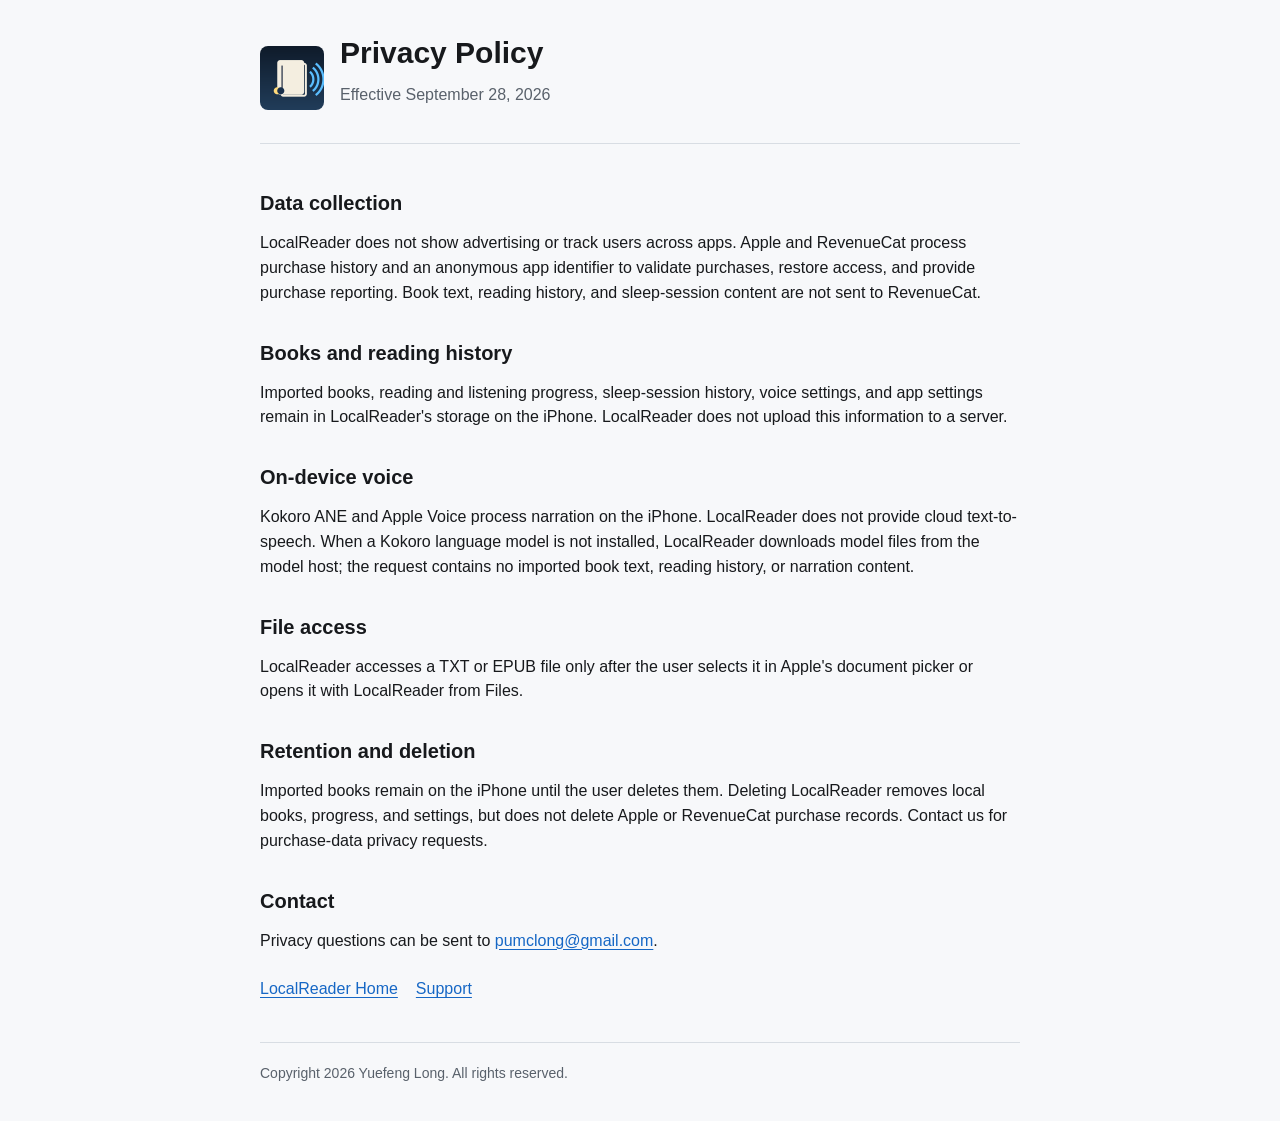
==== privacy.html @ 939fcb43 "Publish the LocalReader privacy and support pages Co-Authored-By: Claude Haiku 5.5 <noreply@anthropi" ====
<!doctype html>
<html lang="en">
<head>
  <meta charset="utf-8">
  <meta name="viewport" content="width=device-width, initial-scale=1">
  <meta name="description" content="LocalReader Privacy Policy.">
  <title>Privacy Policy - LocalReader</title>
  <link rel="stylesheet" href="styles.css">
</head>
<body>
  <header>
    <img src="app-icon.png" alt="LocalReader app icon" width="64" height="64">
    <div>
      <h1>Privacy Policy</h1>
      <p class="muted">Effective September 28, 2026</p>
    </div>
  </header>
  <main>
    <h2>Data collection</h2>
    <p>LocalReader does not show advertising or track users across apps. Apple and RevenueCat process purchase history and an anonymous app identifier to validate purchases, restore access, and provide purchase reporting. Book text, reading history, and sleep-session content are not sent to RevenueCat.</p>

    <h2>Books and reading history</h2>
    <p>Imported books, reading and listening progress, sleep-session history, voice settings, and app settings remain in LocalReader's storage on the iPhone. LocalReader does not upload this information to a server.</p>

    <h2>On-device voice</h2>
    <p>Kokoro ANE and Apple Voice process narration on the iPhone. LocalReader does not provide cloud text-to-speech. When a Kokoro language model is not installed, LocalReader downloads model files from the model host; the request contains no imported book text, reading history, or narration content.</p>

    <h2>File access</h2>
    <p>LocalReader accesses a TXT or EPUB file only after the user selects it in Apple's document picker or opens it with LocalReader from Files.</p>

    <h2>Retention and deletion</h2>
    <p>Imported books remain on the iPhone until the user deletes them. Deleting LocalReader removes local books, progress, and settings, but does not delete Apple or RevenueCat purchase records. Contact us for purchase-data privacy requests.</p>

    <h2>Contact</h2>
    <p>Privacy questions can be sent to <a href="mailto:pumclong@gmail.com?subject=LocalReader%20Privacy">pumclong@gmail.com</a>.</p>
    <nav aria-label="Site navigation">
      <a href="index.html">LocalReader Home</a>
      <a href="support.html">Support</a>
    </nav>
  </main>
  <footer>Copyright 2026 Yuefeng Long. All rights reserved.</footer>
</body>
</html>
---- styles.css ----
:root {
  color-scheme: light dark;
  --background: #f7f8fa;
  --surface: #ffffff;
  --text: #17191c;
  --secondary: #59616b;
  --border: #d8dde3;
  --accent: #1667c5;
}

@media (prefers-color-scheme: dark) {
  :root {
    --background: #101214;
    --surface: #181b1f;
    --text: #f3f5f7;
    --secondary: #aab2bc;
    --border: #343a41;
    --accent: #78b7ff;
  }
}

* {
  box-sizing: border-box;
}

body {
  margin: 0;
  background: var(--background);
  color: var(--text);
  font-family: -apple-system, BlinkMacSystemFont, "Segoe UI", sans-serif;
  line-height: 1.55;
}

header,
main,
footer {
  width: min(100% - 40px, 760px);
  margin-inline: auto;
}

header {
  display: flex;
  align-items: center;
  gap: 16px;
  padding-block: 36px 24px;
  border-bottom: 1px solid var(--border);
}

header img {
  width: 64px;
  height: 64px;
  border-radius: 8px;
}

h1,
h2 {
  margin: 0;
  letter-spacing: 0;
}

h1 {
  font-size: 30px;
  line-height: 1.15;
}

h2 {
  margin-top: 32px;
  font-size: 20px;
}

p,
ul {
  margin-block: 12px;
}

main {
  padding-block: 12px 40px;
}

a {
  color: var(--accent);
  text-underline-offset: 3px;
}

nav {
  display: flex;
  flex-wrap: wrap;
  gap: 18px;
  margin-top: 24px;
}

.muted {
  color: var(--secondary);
}

footer {
  padding-block: 20px 36px;
  border-top: 1px solid var(--border);
  color: var(--secondary);
  font-size: 14px;
}

@media (max-width: 480px) {
  header,
  main,
  footer {
    width: min(100% - 28px, 760px);
  }

  header {
    align-items: flex-start;
    padding-top: 24px;
  }

  h1 {
    font-size: 26px;
  }
}
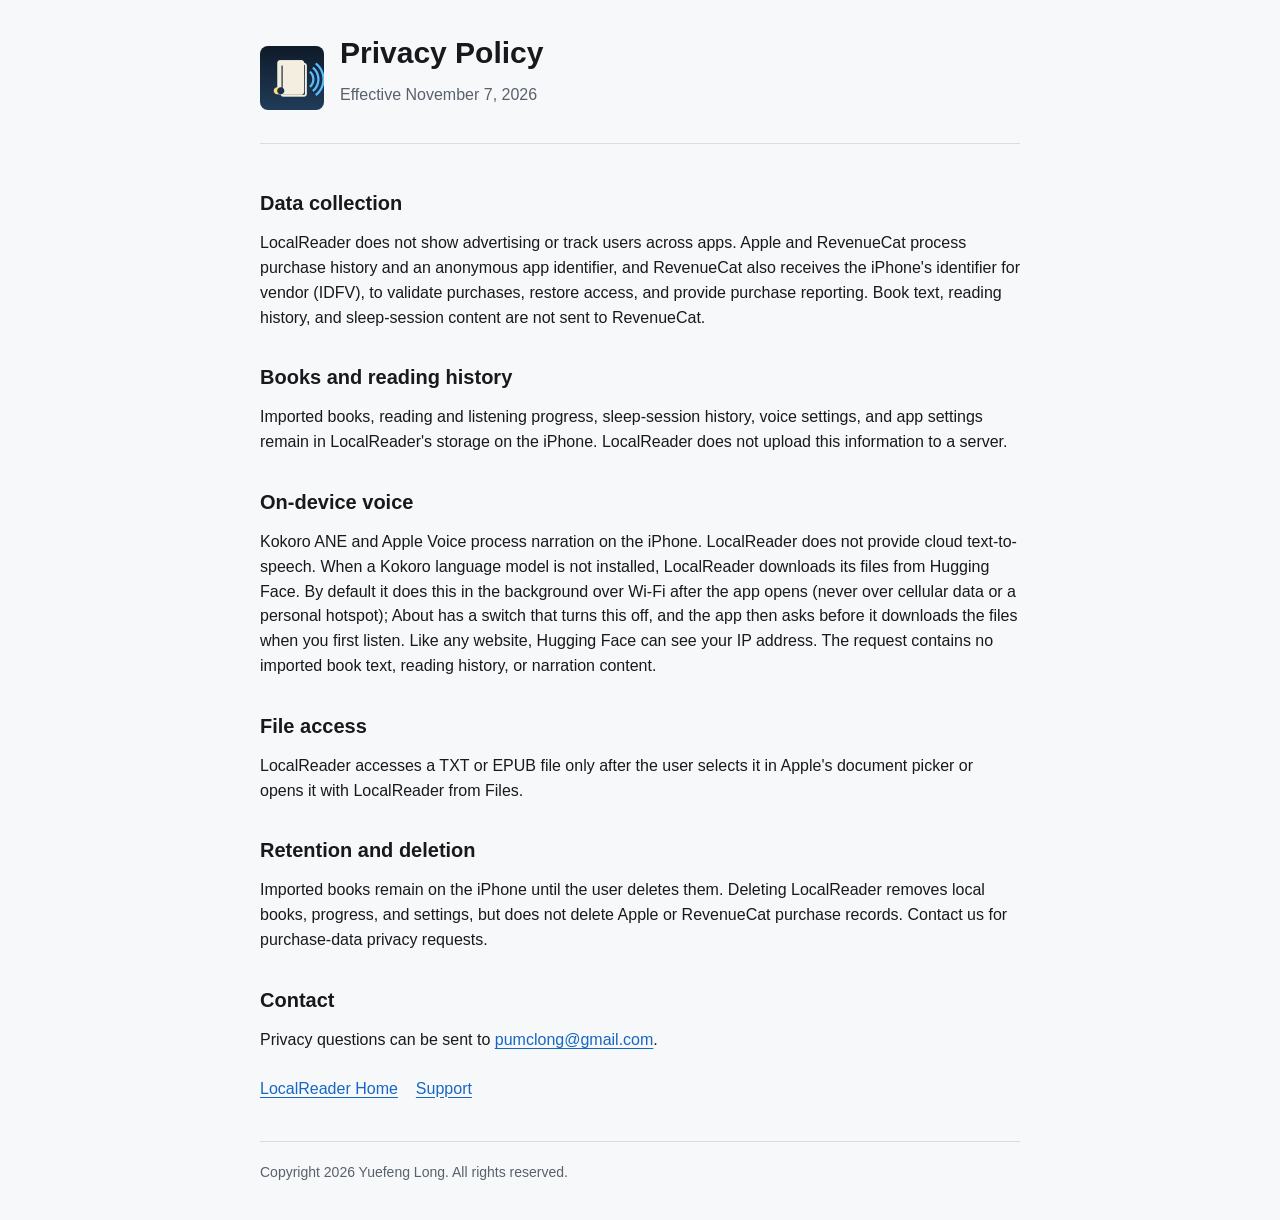
==== commit bcf553b1: "Update the privacy and support pages for the Pro and voice changes Privacy: the vendor identifier Re" ====
--- a/privacy.html
+++ b/privacy.html
@@ -12,18 +12,18 @@
     <img src="app-icon.png" alt="LocalReader app icon" width="64" height="64">
     <div>
       <h1>Privacy Policy</h1>
-      <p class="muted">Effective September 28, 2026</p>
+      <p class="muted">Effective November 7, 2026</p>
     </div>
   </header>
   <main>
     <h2>Data collection</h2>
-    <p>LocalReader does not show advertising or track users across apps. Apple and RevenueCat process purchase history and an anonymous app identifier to validate purchases, restore access, and provide purchase reporting. Book text, reading history, and sleep-session content are not sent to RevenueCat.</p>
+    <p>LocalReader does not show advertising or track users across apps. Apple and RevenueCat process purchase history and an anonymous app identifier, and RevenueCat also receives the iPhone's identifier for vendor (IDFV), to validate purchases, restore access, and provide purchase reporting. Book text, reading history, and sleep-session content are not sent to RevenueCat.</p>
 
     <h2>Books and reading history</h2>
     <p>Imported books, reading and listening progress, sleep-session history, voice settings, and app settings remain in LocalReader's storage on the iPhone. LocalReader does not upload this information to a server.</p>
 
     <h2>On-device voice</h2>
-    <p>Kokoro ANE and Apple Voice process narration on the iPhone. LocalReader does not provide cloud text-to-speech. When a Kokoro language model is not installed, LocalReader downloads model files from the model host; the request contains no imported book text, reading history, or narration content.</p>
+    <p>Kokoro ANE and Apple Voice process narration on the iPhone. LocalReader does not provide cloud text-to-speech. When a Kokoro language model is not installed, LocalReader downloads its files from Hugging Face. By default it does this in the background over Wi-Fi after the app opens (never over cellular data or a personal hotspot); About has a switch that turns this off, and the app then asks before it downloads the files when you first listen. Like any website, Hugging Face can see your IP address. The request contains no imported book text, reading history, or narration content.</p>
 
     <h2>File access</h2>
     <p>LocalReader accesses a TXT or EPUB file only after the user selects it in Apple's document picker or opens it with LocalReader from Files.</p>
